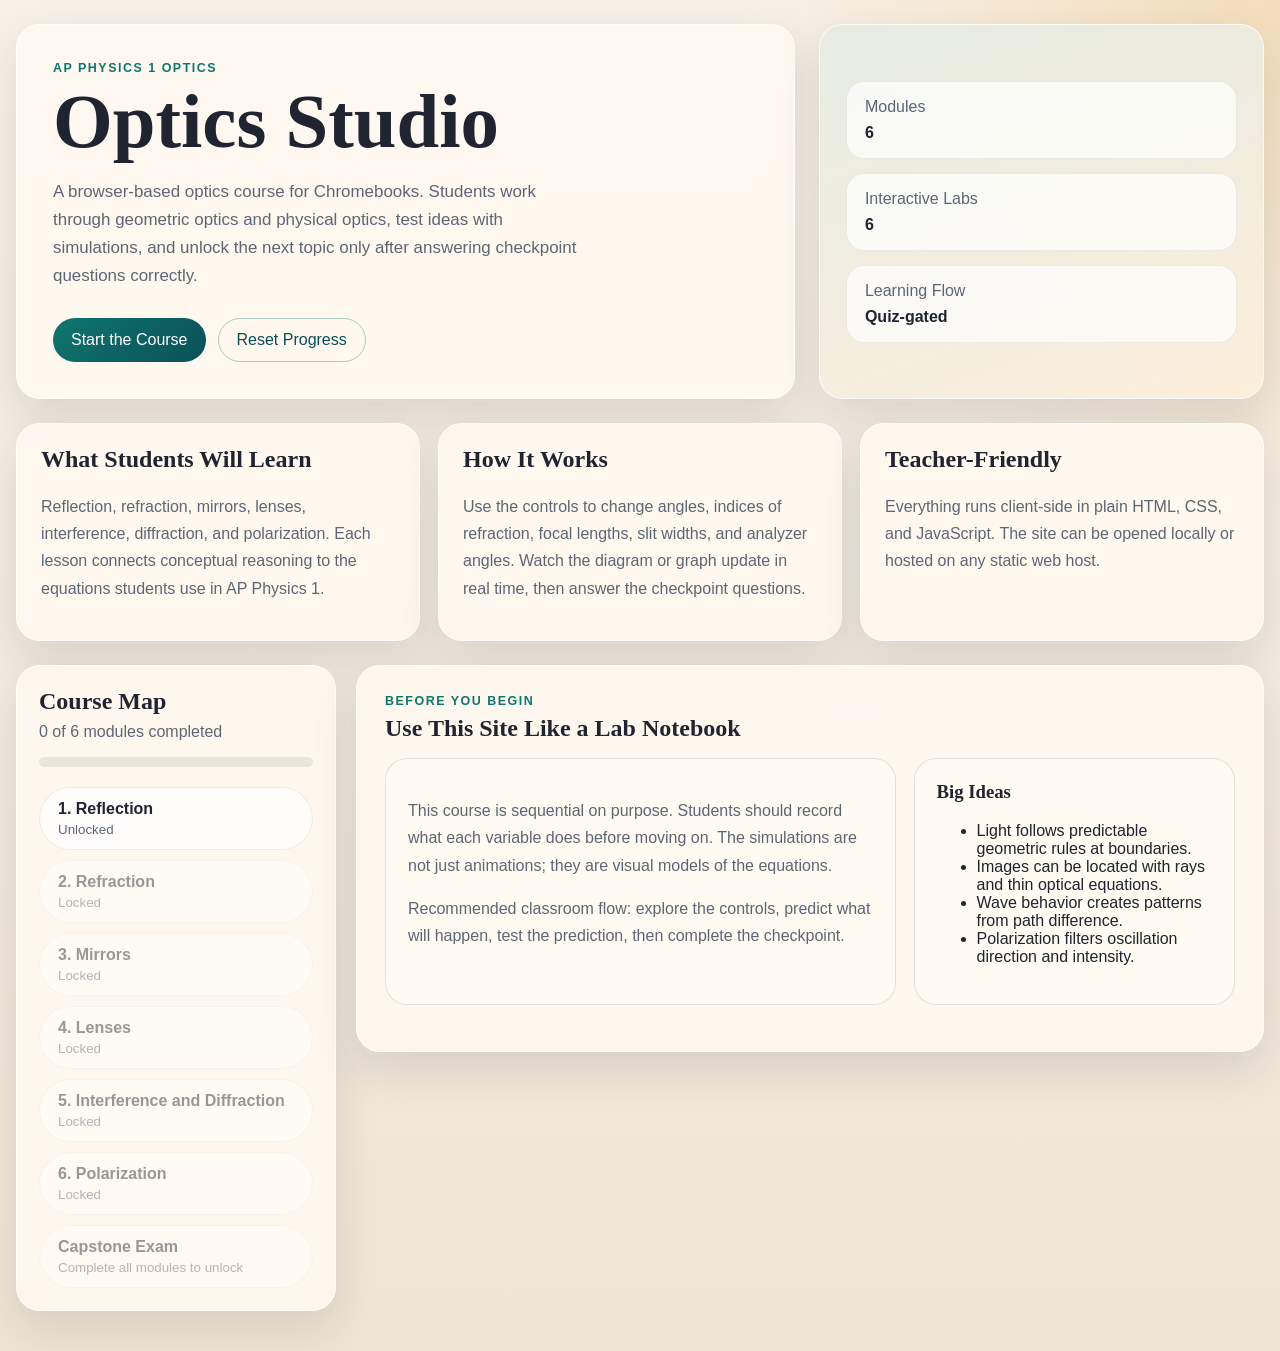
==== index.html @ c915894f "Add interactive optics website" ====
<!doctype html>
<html lang="en">
  <head>
    <meta charset="UTF-8" />
    <meta name="viewport" content="width=device-width, initial-scale=1.0" />
    <title>Optics Studio | AP Physics 1</title>
    <link rel="stylesheet" href="styles.css" />
  </head>
  <body>
    <div class="page-shell">
      <header class="hero">
        <div class="hero-copy">
          <p class="eyebrow">AP Physics 1 Optics</p>
          <h1>Optics Studio</h1>
          <p class="hero-text">
            A browser-based optics course for Chromebooks. Students work through
            geometric optics and physical optics, test ideas with simulations,
            and unlock the next topic only after answering checkpoint questions
            correctly.
          </p>
          <div class="hero-actions">
            <button id="start-course" class="primary-btn">Start the Course</button>
            <button id="reset-progress" class="ghost-btn">Reset Progress</button>
          </div>
        </div>
        <div class="hero-panel">
          <div class="stat">
            <span class="stat-label">Modules</span>
            <strong>6</strong>
          </div>
          <div class="stat">
            <span class="stat-label">Interactive Labs</span>
            <strong>6</strong>
          </div>
          <div class="stat">
            <span class="stat-label">Learning Flow</span>
            <strong>Quiz-gated</strong>
          </div>
        </div>
      </header>

      <section class="overview-grid">
        <article class="overview-card">
          <h2>What Students Will Learn</h2>
          <p>
            Reflection, refraction, mirrors, lenses, interference, diffraction,
            and polarization. Each lesson connects conceptual reasoning to the
            equations students use in AP Physics 1.
          </p>
        </article>
        <article class="overview-card">
          <h2>How It Works</h2>
          <p>
            Use the controls to change angles, indices of refraction, focal
            lengths, slit widths, and analyzer angles. Watch the diagram or
            graph update in real time, then answer the checkpoint questions.
          </p>
        </article>
        <article class="overview-card">
          <h2>Teacher-Friendly</h2>
          <p>
            Everything runs client-side in plain HTML, CSS, and JavaScript. The
            site can be opened locally or hosted on any static web host.
          </p>
        </article>
      </section>

      <section class="course-shell">
        <aside class="course-nav">
          <div class="nav-header">
            <h2>Course Map</h2>
            <p id="progress-label">0 of 6 modules completed</p>
          </div>
          <div class="progress-track" aria-hidden="true">
            <div id="progress-fill" class="progress-fill"></div>
          </div>
          <div id="module-nav" class="module-nav"></div>
        </aside>

        <main class="lesson-stage">
          <section id="welcome-panel" class="lesson-panel active">
            <div class="panel-header">
              <p class="panel-kicker">Before You Begin</p>
              <h2>Use This Site Like a Lab Notebook</h2>
            </div>
            <div class="content-grid">
              <div class="text-card">
                <p>
                  This course is sequential on purpose. Students should record
                  what each variable does before moving on. The simulations are
                  not just animations; they are visual models of the equations.
                </p>
                <p>
                  Recommended classroom flow: explore the controls, predict what
                  will happen, test the prediction, then complete the checkpoint.
                </p>
              </div>
              <div class="formula-card">
                <h3>Big Ideas</h3>
                <ul>
                  <li>Light follows predictable geometric rules at boundaries.</li>
                  <li>Images can be located with rays and thin optical equations.</li>
                  <li>Wave behavior creates patterns from path difference.</li>
                  <li>Polarization filters oscillation direction and intensity.</li>
                </ul>
              </div>
            </div>
          </section>

          <section id="panel-reflection" class="lesson-panel" data-module="reflection">
            <div class="panel-header">
              <p class="panel-kicker">Module 1</p>
              <h2>Reflection</h2>
            </div>
            <div class="content-grid">
              <div class="text-card">
                <p>
                  Reflection happens when light strikes a surface and bounces
                  back into the original medium. For a smooth surface, the law of
                  reflection states that the angle of incidence equals the angle
                  of reflection, with both angles measured from the normal.
                </p>
                <p>
                  Plane mirrors do not focus light. They produce upright, virtual
                  images the same distance behind the mirror as the object is in
                  front of it. The ray model is the starting point for every
                  larger geometric optics system.
                </p>
                <div class="concept-strip">
                  <span>Specular reflection</span>
                  <span>Normal line</span>
                  <span>Virtual image</span>
                </div>
              </div>
              <div class="formula-card">
                <h3>Key Rule</h3>
                <p class="formula">theta_i = theta_r</p>
                <p>
                  The reflected ray stays in the same plane as the incident ray
                  and the normal.
                </p>
              </div>
            </div>
            <div class="lab-grid">
              <div class="sim-card">
                <canvas id="reflection-canvas" width="720" height="360"></canvas>
              </div>
              <div class="control-card">
                <h3>Reflection Lab</h3>
                <label for="reflection-angle">Incident angle</label>
                <input id="reflection-angle" type="range" min="5" max="80" value="35" />
                <div class="value-row"><span>Angle</span><strong id="reflection-angle-value"></strong></div>
                <div class="value-row"><span>Reflected angle</span><strong id="reflection-result"></strong></div>
              </div>
            </div>
            <div class="quiz-card">
              <h3>Checkpoint</h3>
              <div id="quiz-reflection"></div>
            </div>
          </section>

          <section id="panel-refraction" class="lesson-panel" data-module="refraction">
            <div class="panel-header">
              <p class="panel-kicker">Module 2</p>
              <h2>Refraction and Different Media</h2>
            </div>
            <div class="content-grid">
              <div class="text-card">
                <p>
                  Refraction occurs because light changes speed when it crosses
                  into a new medium. The index of refraction, n, describes how
                  strongly a medium slows light relative to vacuum.
                </p>
                <p>
                  If light enters a medium with a larger index, it bends toward
                  the normal. If it enters a smaller index, it bends away from
                  the normal. When light tries to leave a high-index medium at a
                  large enough angle, total internal reflection can occur.
                </p>
                <div class="concept-strip">
                  <span>Snell's law</span>
                  <span>Critical angle</span>
                  <span>Total internal reflection</span>
                </div>
              </div>
              <div class="formula-card">
                <h3>Key Rule</h3>
                <p class="formula">n1 sin(theta1) = n2 sin(theta2)</p>
                <p>
                  Compare the indices and angle to predict whether the ray bends
                  toward or away from the normal.
                </p>
              </div>
            </div>
            <div class="lab-grid">
              <div class="sim-card">
                <canvas id="refraction-canvas" width="720" height="360"></canvas>
              </div>
              <div class="control-card">
                <h3>Refraction Lab</h3>
                <label for="n1-slider">Top medium index</label>
                <input id="n1-slider" type="range" min="100" max="180" value="100" />
                <label for="n2-slider">Bottom medium index</label>
                <input id="n2-slider" type="range" min="100" max="180" value="133" />
                <label for="refraction-angle">Incident angle</label>
                <input id="refraction-angle" type="range" min="0" max="80" value="35" />
                <div class="value-row"><span>n1</span><strong id="n1-value"></strong></div>
                <div class="value-row"><span>n2</span><strong id="n2-value"></strong></div>
                <div class="value-row"><span>Incident angle</span><strong id="refraction-angle-value"></strong></div>
                <div class="value-row"><span>Outcome</span><strong id="refraction-result"></strong></div>
              </div>
            </div>
            <div class="quiz-card">
              <h3>Checkpoint</h3>
              <div id="quiz-refraction"></div>
            </div>
          </section>

          <section id="panel-mirrors" class="lesson-panel" data-module="mirrors">
            <div class="panel-header">
              <p class="panel-kicker">Module 3</p>
              <h2>Curved Mirrors</h2>
            </div>
            <div class="content-grid">
              <div class="text-card">
                <p>
                  Concave mirrors converge parallel rays toward a focal point and
                  can create real or virtual images depending on object position.
                  Convex mirrors diverge rays and always produce upright, reduced,
                  virtual images.
                </p>
                <p>
                  The thin mirror equation predicts the image position, while
                  magnification describes how image size compares to object size.
                  Ray diagrams explain why the math works.
                </p>
                <div class="concept-strip">
                  <span>Concave</span>
                  <span>Convex</span>
                  <span>Magnification</span>
                </div>
              </div>
              <div class="formula-card">
                <h3>Key Rules</h3>
                <p class="formula">1/f = 1/do + 1/di</p>
                <p class="formula">m = -di/do = hi/ho</p>
              </div>
            </div>
            <div class="lab-grid">
              <div class="sim-card">
                <canvas id="mirror-canvas" width="720" height="380"></canvas>
              </div>
              <div class="control-card">
                <h3>Mirror Lab</h3>
                <label for="mirror-type">Mirror type</label>
                <select id="mirror-type">
                  <option value="concave">Concave</option>
                  <option value="convex">Convex</option>
                </select>
                <label for="mirror-focal">Focal length (cm)</label>
                <input id="mirror-focal" type="range" min="3" max="12" value="6" />
                <label for="mirror-distance">Object distance (cm)</label>
                <input id="mirror-distance" type="range" min="4" max="20" value="12" />
                <label for="mirror-height">Object height (cm)</label>
                <input id="mirror-height" type="range" min="2" max="8" value="5" />
                <div class="value-row"><span>Image distance</span><strong id="mirror-image-distance"></strong></div>
                <div class="value-row"><span>Image height</span><strong id="mirror-image-height"></strong></div>
                <div class="value-row"><span>Image type</span><strong id="mirror-image-type"></strong></div>
              </div>
            </div>
            <div class="quiz-card">
              <h3>Checkpoint</h3>
              <div id="quiz-mirrors"></div>
            </div>
          </section>

          <section id="panel-lenses" class="lesson-panel" data-module="lenses">
            <div class="panel-header">
              <p class="panel-kicker">Module 4</p>
              <h2>Lenses</h2>
            </div>
            <div class="content-grid">
              <div class="text-card">
                <p>
                  Converging lenses bend parallel rays toward a focal point on
                  the far side of the lens. Diverging lenses spread rays apart as
                  if they came from a focal point on the same side as the object.
                </p>
                <p>
                  The thin lens equation has the same form as the mirror
                  equation, but the geometry changes because rays pass through the
                  optic instead of reflecting from it. Central rays continue
                  straight through the middle of the lens.
                </p>
                <div class="concept-strip">
                  <span>Converging lens</span>
                  <span>Diverging lens</span>
                  <span>Real vs. virtual image</span>
                </div>
              </div>
              <div class="formula-card">
                <h3>Key Rules</h3>
                <p class="formula">1/f = 1/do + 1/di</p>
                <p class="formula">m = -di/do</p>
              </div>
            </div>
            <div class="lab-grid">
              <div class="sim-card">
                <canvas id="lens-canvas" width="720" height="380"></canvas>
              </div>
              <div class="control-card">
                <h3>Lens Lab</h3>
                <label for="lens-type">Lens type</label>
                <select id="lens-type">
                  <option value="converging">Converging</option>
                  <option value="diverging">Diverging</option>
                </select>
                <label for="lens-focal">Focal length (cm)</label>
                <input id="lens-focal" type="range" min="3" max="12" value="6" />
                <label for="lens-distance">Object distance (cm)</label>
                <input id="lens-distance" type="range" min="4" max="20" value="12" />
                <label for="lens-height">Object height (cm)</label>
                <input id="lens-height" type="range" min="2" max="8" value="5" />
                <div class="value-row"><span>Image distance</span><strong id="lens-image-distance"></strong></div>
                <div class="value-row"><span>Image height</span><strong id="lens-image-height"></strong></div>
                <div class="value-row"><span>Image type</span><strong id="lens-image-type"></strong></div>
              </div>
            </div>
            <div class="quiz-card">
              <h3>Checkpoint</h3>
              <div id="quiz-lenses"></div>
            </div>
          </section>

          <section id="panel-wave" class="lesson-panel" data-module="wave">
            <div class="panel-header">
              <p class="panel-kicker">Module 5</p>
              <h2>Interference and Diffraction</h2>
            </div>
            <div class="content-grid">
              <div class="text-card">
                <p>
                  When light behaves like a wave, path difference matters. Two
                  slits create bright fringes where crests and troughs line up,
                  and dark fringes where they cancel. A single slit creates a
                  broad central maximum and weaker side maxima because each part
                  of the slit acts like a source.
                </p>
                <p>
                  Double-slit interference depends strongly on slit separation,
                  while diffraction depends strongly on slit width. Wavelength and
                  screen distance stretch or compress the pattern in both cases.
                </p>
                <div class="concept-strip">
                  <span>Constructive interference</span>
                  <span>Destructive interference</span>
                  <span>Diffraction envelope</span>
                </div>
              </div>
              <div class="formula-card">
                <h3>Key Rules</h3>
                <p class="formula">d sin(theta) = m lambda</p>
                <p class="formula">a sin(theta) = m lambda</p>
                <p>Use the first for double slit bright fringes and the second for diffraction minima.</p>
              </div>
            </div>
            <div class="lab-grid">
              <div class="sim-card">
                <canvas id="wave-canvas" width="720" height="360"></canvas>
              </div>
              <div class="control-card">
                <h3>Wave Optics Lab</h3>
                <label for="wave-mode">Pattern type</label>
                <select id="wave-mode">
                  <option value="single">Single slit diffraction</option>
                  <option value="double">Double slit interference</option>
                </select>
                <label for="wave-wavelength">Wavelength (nm)</label>
                <input id="wave-wavelength" type="range" min="380" max="700" value="550" />
                <label for="wave-width">Slit width (um)</label>
                <input id="wave-width" type="range" min="10" max="80" value="30" />
                <label for="wave-separation">Slit separation (mm)</label>
                <input id="wave-separation" type="range" min="20" max="150" value="60" />
                <label for="wave-distance">Screen distance (m)</label>
                <input id="wave-distance" type="range" min="10" max="40" value="20" />
                <div class="value-row"><span>Wavelength</span><strong id="wave-wavelength-value"></strong></div>
                <div class="value-row"><span>Central width / fringe spacing</span><strong id="wave-result"></strong></div>
              </div>
            </div>
            <div class="quiz-card">
              <h3>Checkpoint</h3>
              <div id="quiz-wave"></div>
            </div>
          </section>

          <section id="panel-polarization" class="lesson-panel" data-module="polarization">
            <div class="panel-header">
              <p class="panel-kicker">Module 6</p>
              <h2>Polarization</h2>
            </div>
            <div class="content-grid">
              <div class="text-card">
                <p>
                  Polarization describes the direction in which the electric field
                  oscillates. Unpolarized light contains many directions. A
                  polarizing filter only transmits the component aligned with its
                  transmission axis.
                </p>
                <p>
                  After light passes one polarizer, a second polarizer changes the
                  transmitted intensity depending on the relative angle between
                  their axes. This is the basis of glare reduction, LCD displays,
                  and many optical sensors.
                </p>
                <div class="concept-strip">
                  <span>Transmission axis</span>
                  <span>Malus's law</span>
                  <span>Intensity filtering</span>
                </div>
              </div>
              <div class="formula-card">
                <h3>Key Rule</h3>
                <p class="formula">I = I0 cos^2(theta)</p>
                <p>
                  For unpolarized light, the first ideal polarizer reduces the
                  intensity to one-half before the analyzer angle matters.
                </p>
              </div>
            </div>
            <div class="lab-grid">
              <div class="sim-card">
                <canvas id="polarization-canvas" width="720" height="360"></canvas>
              </div>
              <div class="control-card">
                <h3>Polarization Lab</h3>
                <label for="polarization-input">Incoming light</label>
                <select id="polarization-input">
                  <option value="unpolarized">Unpolarized</option>
                  <option value="polarized">Already polarized</option>
                </select>
                <label for="polarization-angle">Analyzer angle (degrees)</label>
                <input id="polarization-angle" type="range" min="0" max="90" value="30" />
                <div class="value-row"><span>Analyzer angle</span><strong id="polarization-angle-value"></strong></div>
                <div class="value-row"><span>Transmitted intensity</span><strong id="polarization-result"></strong></div>
              </div>
            </div>
            <div class="quiz-card">
              <h3>Checkpoint</h3>
              <div id="quiz-polarization"></div>
            </div>
          </section>

          <section id="panel-finish" class="lesson-panel">
            <div class="panel-header">
              <p class="panel-kicker">Final Assessment</p>
              <h2>Optics Capstone</h2>
            </div>
            <div class="content-grid">
              <div class="text-card">
                <p>
                  Students now need to synthesize the full optics unit. This
                  capstone mixes geometric optics and wave optics in one graded
                  assessment. Questions are randomized each attempt.
                </p>
                <p>
                  Recommended use: require students to score at least 80% before
                  counting the unit complete, then have them explain any missed
                  questions in writing.
                </p>
              </div>
              <div class="formula-card">
                <h3>Scoring</h3>
                <ul>
                  <li>8 randomized multiple-choice questions</li>
                  <li>Immediate percentage score and letter grade</li>
                  <li>Best score saved on this device</li>
                  <li>Retake available with a new randomized order</li>
                </ul>
              </div>
            </div>
            <div class="quiz-card">
              <h3>Graded Capstone</h3>
              <div id="capstone-summary" class="capstone-summary"></div>
              <div id="quiz-capstone"></div>
            </div>
          </section>
        </main>
      </section>
    </div>

    <script src="script.js"></script>
  </body>
</html>
---- styles.css ----
:root {
  --bg: #f4efe6;
  --panel: #fffaf2;
  --panel-strong: #f8ead0;
  --ink: #1f2430;
  --muted: #5d6675;
  --accent: #0f766e;
  --accent-strong: #0a4f58;
  --gold: #e7a33b;
  --line: rgba(31, 36, 48, 0.12);
  --shadow: 0 18px 45px rgba(31, 36, 48, 0.12);
}

* {
  box-sizing: border-box;
}

html {
  scroll-behavior: smooth;
}

body {
  margin: 0;
  font-family: "Avenir Next", "Segoe UI", sans-serif;
  color: var(--ink);
  background:
    radial-gradient(circle at top right, rgba(231, 163, 59, 0.25), transparent 28%),
    linear-gradient(180deg, #f7f1e7 0%, #efe5d5 100%);
}

button,
input,
select {
  font: inherit;
}

.page-shell {
  width: min(1360px, calc(100vw - 32px));
  margin: 0 auto;
  padding: 24px 0 40px;
}

.hero {
  display: grid;
  grid-template-columns: 1.4fr 0.8fr;
  gap: 24px;
  align-items: stretch;
  margin-bottom: 24px;
}

.hero-copy,
.hero-panel,
.overview-card,
.course-nav,
.lesson-panel {
  background: rgba(255, 250, 242, 0.86);
  border: 1px solid rgba(255, 255, 255, 0.75);
  backdrop-filter: blur(14px);
  border-radius: 24px;
  box-shadow: var(--shadow);
}

.hero-copy {
  padding: 36px;
}

.eyebrow,
.panel-kicker {
  margin: 0 0 8px;
  text-transform: uppercase;
  letter-spacing: 0.12em;
  font-size: 0.78rem;
  color: var(--accent);
  font-weight: 700;
}

.hero h1,
.panel-header h2 {
  margin: 0;
  font-family: Georgia, "Times New Roman", serif;
  font-weight: 700;
  line-height: 1.02;
}

.hero h1 {
  font-size: clamp(2.6rem, 6vw, 4.9rem);
}

.hero-text {
  max-width: 56ch;
  color: var(--muted);
  font-size: 1.06rem;
  line-height: 1.65;
}

.hero-actions {
  display: flex;
  gap: 12px;
  flex-wrap: wrap;
  margin-top: 28px;
}

.primary-btn,
.ghost-btn,
.module-button,
.quiz-submit {
  border-radius: 999px;
  padding: 12px 18px;
  border: none;
  cursor: pointer;
  transition: transform 180ms ease, background 180ms ease, opacity 180ms ease;
}

.primary-btn,
.quiz-submit {
  background: linear-gradient(135deg, var(--accent), var(--accent-strong));
  color: white;
}

.ghost-btn {
  background: transparent;
  color: var(--accent-strong);
  border: 1px solid rgba(15, 118, 110, 0.35);
}

.primary-btn:hover,
.ghost-btn:hover,
.module-button:hover,
.quiz-submit:hover {
  transform: translateY(-1px);
}

.hero-panel {
  padding: 26px;
  display: grid;
  gap: 14px;
  align-content: center;
  background:
    linear-gradient(160deg, rgba(15, 118, 110, 0.1), rgba(231, 163, 59, 0.12)),
    rgba(255, 250, 242, 0.92);
}

.stat {
  padding: 16px 18px;
  border-radius: 18px;
  background: rgba(255, 255, 255, 0.7);
  border: 1px solid rgba(31, 36, 48, 0.08);
}

.stat-label {
  display: block;
  color: var(--muted);
  margin-bottom: 8px;
}

.overview-grid {
  display: grid;
  grid-template-columns: repeat(3, minmax(0, 1fr));
  gap: 18px;
  margin-bottom: 24px;
}

.overview-card {
  padding: 22px 24px;
}

.overview-card h2,
.control-card h3,
.quiz-card h3,
.formula-card h3,
.text-card h3 {
  margin-top: 0;
  font-family: Georgia, "Times New Roman", serif;
}

.course-shell {
  display: grid;
  grid-template-columns: 320px minmax(0, 1fr);
  gap: 20px;
}

.course-nav {
  position: sticky;
  top: 20px;
  padding: 22px;
  height: fit-content;
}

.nav-header h2 {
  margin: 0 0 8px;
  font-family: Georgia, "Times New Roman", serif;
}

.nav-header p {
  margin: 0;
  color: var(--muted);
}

.progress-track {
  margin: 16px 0 20px;
  height: 10px;
  border-radius: 999px;
  background: rgba(31, 36, 48, 0.09);
  overflow: hidden;
}

.progress-fill {
  width: 0;
  height: 100%;
  background: linear-gradient(90deg, var(--gold), var(--accent));
  transition: width 240ms ease;
}

.module-nav {
  display: grid;
  gap: 10px;
}

.module-button {
  text-align: left;
  background: rgba(255, 255, 255, 0.76);
  border: 1px solid rgba(31, 36, 48, 0.08);
  color: var(--ink);
}

.module-button.active {
  background: linear-gradient(135deg, rgba(15, 118, 110, 0.15), rgba(231, 163, 59, 0.15));
  border-color: rgba(15, 118, 110, 0.28);
}

.module-button.locked {
  opacity: 0.45;
  cursor: not-allowed;
}

.module-button small {
  display: block;
  color: var(--muted);
  margin-top: 4px;
}

.lesson-stage {
  min-width: 0;
}

.lesson-panel {
  display: none;
  padding: 28px;
}

.lesson-panel.active {
  display: block;
  animation: fade-slide 260ms ease;
}

@keyframes fade-slide {
  from {
    opacity: 0;
    transform: translateY(10px);
  }
  to {
    opacity: 1;
    transform: translateY(0);
  }
}

.panel-header {
  margin-bottom: 18px;
}

.content-grid {
  display: grid;
  grid-template-columns: 1.35fr 0.85fr;
  gap: 18px;
  margin-bottom: 18px;
}

.text-card,
.formula-card,
.sim-card,
.control-card,
.quiz-card {
  border: 1px solid var(--line);
  border-radius: 22px;
  background: var(--panel);
}

.text-card,
.formula-card,
.control-card,
.quiz-card {
  padding: 22px;
}

.text-card p,
.formula-card p,
.control-card p,
.quiz-card p,
.overview-card p {
  line-height: 1.7;
  color: var(--muted);
}

.concept-strip {
  display: flex;
  flex-wrap: wrap;
  gap: 10px;
  margin-top: 20px;
}

.concept-strip span {
  padding: 8px 12px;
  border-radius: 999px;
  background: rgba(15, 118, 110, 0.08);
  color: var(--accent-strong);
  font-size: 0.92rem;
}

.formula {
  margin: 10px 0;
  font-family: "Courier New", monospace;
  color: var(--accent-strong);
  font-weight: 700;
}

.lab-grid {
  display: grid;
  grid-template-columns: minmax(0, 1.3fr) 300px;
  gap: 18px;
  margin-bottom: 18px;
}

.sim-card {
  padding: 16px;
  background:
    linear-gradient(180deg, rgba(15, 118, 110, 0.05), rgba(255, 255, 255, 0)),
    var(--panel);
}

.sim-card canvas {
  width: 100%;
  height: auto;
  display: block;
  border-radius: 16px;
  background: linear-gradient(180deg, #fdfbf7, #f6efe1);
}

.control-card label {
  display: block;
  margin: 12px 0 6px;
  font-weight: 600;
}

.control-card input[type="range"],
.control-card select {
  width: 100%;
}

.value-row {
  display: flex;
  justify-content: space-between;
  gap: 12px;
  margin-top: 10px;
  padding-top: 10px;
  border-top: 1px dashed rgba(31, 36, 48, 0.12);
}

.quiz-card {
  background:
    linear-gradient(180deg, rgba(231, 163, 59, 0.08), transparent),
    var(--panel);
}

.quiz-question {
  padding: 14px 0;
  border-bottom: 1px solid rgba(31, 36, 48, 0.08);
}

.quiz-question:last-of-type {
  border-bottom: none;
}

.quiz-question p {
  margin: 0 0 10px;
  color: var(--ink);
  font-weight: 600;
}

.quiz-option {
  display: flex;
  gap: 10px;
  align-items: flex-start;
  margin: 8px 0;
  color: var(--muted);
}

.quiz-actions {
  display: flex;
  align-items: center;
  gap: 14px;
  margin-top: 18px;
}

.quiz-feedback {
  min-height: 24px;
  font-weight: 600;
}

.quiz-feedback.success {
  color: #0c7a43;
}

.quiz-feedback.error {
  color: #aa2f2f;
}

.quiz-tools {
  display: flex;
  gap: 10px;
  flex-wrap: wrap;
  margin-top: 16px;
}

.quiz-secondary {
  border-radius: 999px;
  padding: 12px 18px;
  border: 1px solid rgba(15, 118, 110, 0.28);
  background: transparent;
  color: var(--accent-strong);
  cursor: pointer;
}

.capstone-summary {
  margin-bottom: 16px;
  padding: 16px 18px;
  border: 1px solid rgba(31, 36, 48, 0.08);
  border-radius: 18px;
  background: rgba(255, 255, 255, 0.66);
}

.capstone-summary strong {
  color: var(--accent-strong);
}

.score-badge {
  display: inline-flex;
  align-items: center;
  gap: 8px;
  padding: 8px 12px;
  border-radius: 999px;
  background: rgba(15, 118, 110, 0.08);
  color: var(--accent-strong);
  font-weight: 700;
  margin-right: 10px;
  margin-bottom: 8px;
}

@media (max-width: 1100px) {
  .hero,
  .course-shell,
  .content-grid,
  .lab-grid,
  .overview-grid {
    grid-template-columns: 1fr;
  }

  .course-nav {
    position: static;
  }
}

@media (max-width: 700px) {
  .page-shell {
    width: min(100vw - 16px, 100%);
    padding-top: 12px;
  }

  .hero-copy,
  .hero-panel,
  .course-nav,
  .lesson-panel {
    border-radius: 20px;
  }

  .hero-copy,
  .lesson-panel,
  .course-nav {
    padding: 20px;
  }
}
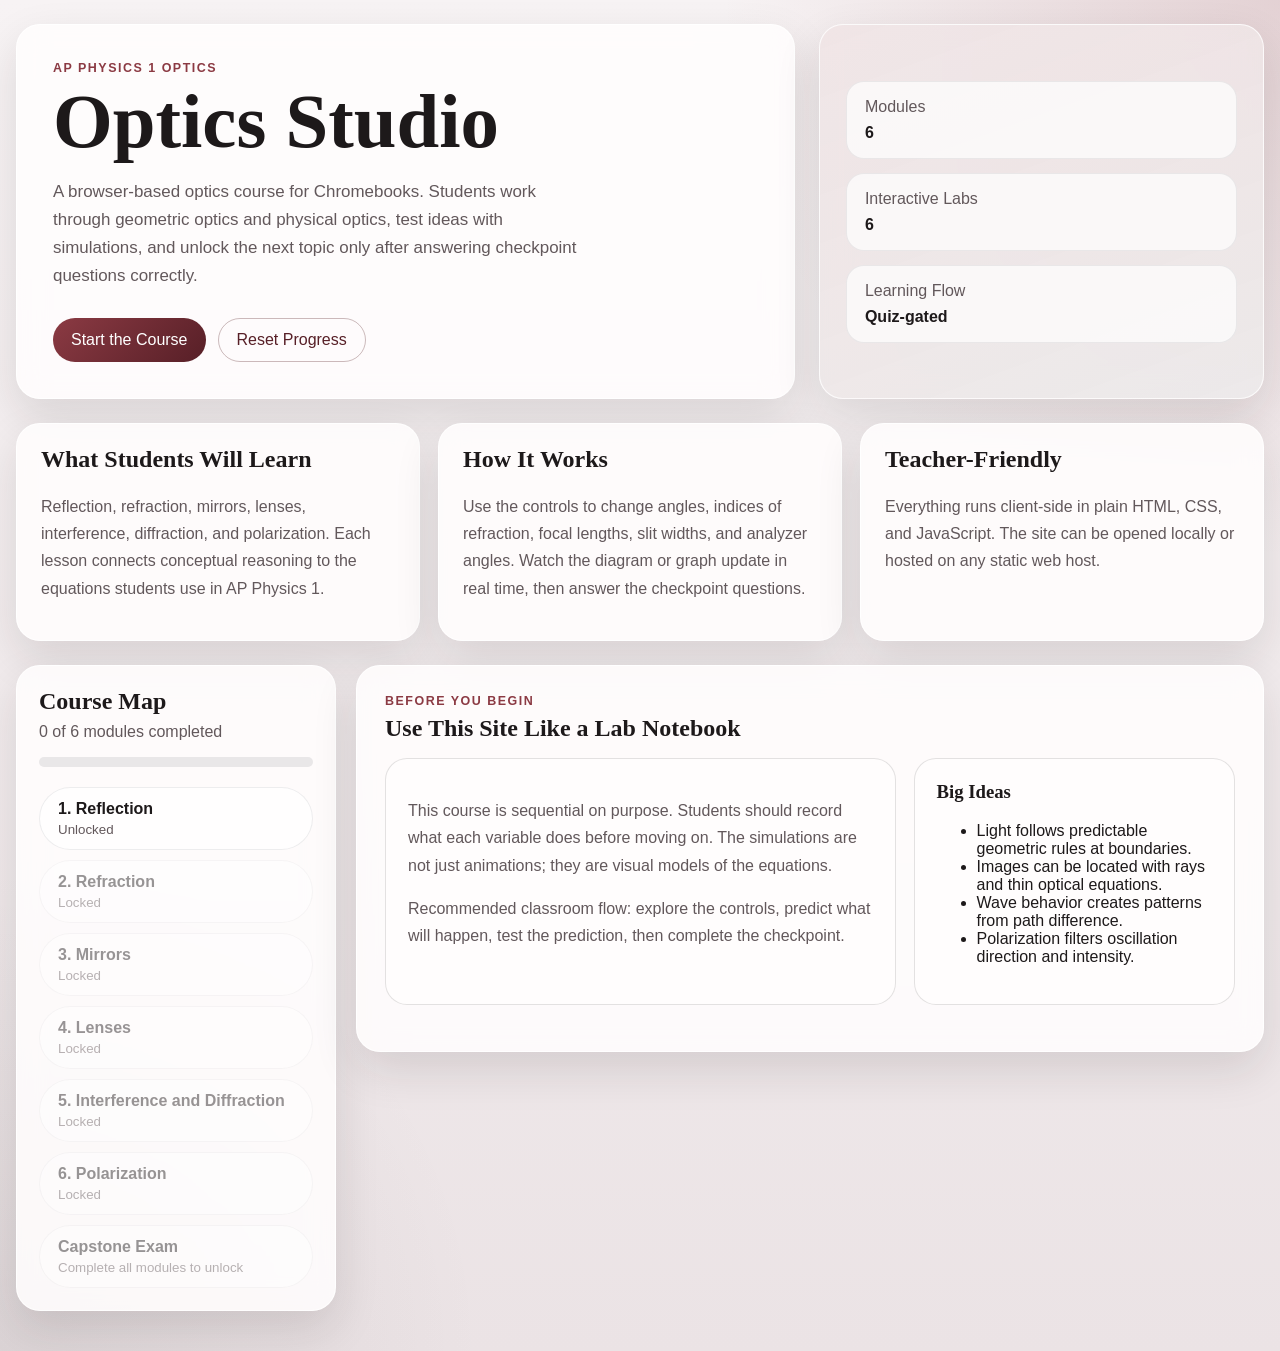
==== commit 42c6241c: "Update optics site content and interactions" ====
--- a/index.html
+++ b/index.html
@@ -127,9 +127,9 @@
                   larger geometric optics system.
                 </p>
                 <div class="concept-strip">
-                  <span>Specular reflection</span>
-                  <span>Normal line</span>
-                  <span>Virtual image</span>
+                  <span class="glossary-term" tabindex="0" data-definition="Reflection from a smooth surface where parallel incoming rays stay organized and reflect in one main direction.">Specular reflection</span>
+                  <span class="glossary-term" tabindex="0" data-definition="An imaginary line drawn perpendicular to a surface at the point where the ray strikes. Angles are measured from this line.">Normal line</span>
+                  <span class="glossary-term" tabindex="0" data-definition="An image location that light does not actually pass through, but that appears to be the source when rays are traced backward.">Virtual image</span>
                 </div>
               </div>
               <div class="formula-card">
@@ -178,9 +178,9 @@
                   large enough angle, total internal reflection can occur.
                 </p>
                 <div class="concept-strip">
-                  <span>Snell's law</span>
-                  <span>Critical angle</span>
-                  <span>Total internal reflection</span>
+                  <span class="glossary-term" tabindex="0" data-definition="The refraction relationship n1 sin(theta1) = n2 sin(theta2), used to predict how a ray bends when it crosses a boundary.">Snell's law</span>
+                  <span class="glossary-term" tabindex="0" data-definition="The incident angle in the higher-index medium that produces a refracted ray at 90 degrees to the normal.">Critical angle</span>
+                  <span class="glossary-term" tabindex="0" data-definition="A situation where light does not refract out of the medium and instead reflects completely back inside.">Total internal reflection</span>
                 </div>
               </div>
               <div class="formula-card">
@@ -235,9 +235,9 @@
                   Ray diagrams explain why the math works.
                 </p>
                 <div class="concept-strip">
-                  <span>Concave</span>
-                  <span>Convex</span>
-                  <span>Magnification</span>
+                  <span class="glossary-term" tabindex="0" data-definition="A mirror curved inward that can converge light and produce either real or virtual images depending on object position.">Concave</span>
+                  <span class="glossary-term" tabindex="0" data-definition="A mirror curved outward that causes reflected rays to spread out and always forms a virtual, upright image.">Convex</span>
+                  <span class="glossary-term" tabindex="0" data-definition="A measure of how large the image is compared with the object, including whether the image is upright or inverted.">Magnification</span>
                 </div>
               </div>
               <div class="formula-card">
@@ -293,9 +293,9 @@
                   straight through the middle of the lens.
                 </p>
                 <div class="concept-strip">
-                  <span>Converging lens</span>
-                  <span>Diverging lens</span>
-                  <span>Real vs. virtual image</span>
+                  <span class="glossary-term" tabindex="0" data-definition="A lens that bends parallel incoming rays toward a focal point and can form real or virtual images.">Converging lens</span>
+                  <span class="glossary-term" tabindex="0" data-definition="A lens that spreads parallel incoming rays outward as if they came from a focal point on the object side.">Diverging lens</span>
+                  <span class="glossary-term" tabindex="0" data-definition="A real image forms where light actually converges. A virtual image appears to come from a location when rays are extended backward.">Real vs. virtual image</span>
                 </div>
               </div>
               <div class="formula-card">
@@ -352,9 +352,9 @@
                   screen distance stretch or compress the pattern in both cases.
                 </p>
                 <div class="concept-strip">
-                  <span>Constructive interference</span>
-                  <span>Destructive interference</span>
-                  <span>Diffraction envelope</span>
+                  <span class="glossary-term" tabindex="0" data-definition="When waves arrive in step and reinforce each other, producing a bright fringe or larger amplitude.">Constructive interference</span>
+                  <span class="glossary-term" tabindex="0" data-definition="When waves arrive out of step and cancel each other, producing a dark fringe or reduced amplitude.">Destructive interference</span>
+                  <span class="glossary-term" tabindex="0" data-definition="The broader single-slit pattern that sets the overall intensity shape around the closely spaced double-slit fringes.">Diffraction envelope</span>
                 </div>
               </div>
               <div class="formula-card">
@@ -413,9 +413,9 @@
                   and many optical sensors.
                 </p>
                 <div class="concept-strip">
-                  <span>Transmission axis</span>
-                  <span>Malus's law</span>
-                  <span>Intensity filtering</span>
+                  <span class="glossary-term" tabindex="0" data-definition="The direction through a polarizer along which the electric field component is allowed to pass.">Transmission axis</span>
+                  <span class="glossary-term" tabindex="0" data-definition="The polarization rule I = I0 cos squared theta, which predicts transmitted intensity through an analyzer.">Malus's law</span>
+                  <span class="glossary-term" tabindex="0" data-definition="Reducing the transmitted light energy by allowing only part of the original wave to pass through an optical filter.">Intensity filtering</span>
                 </div>
               </div>
               <div class="formula-card">
--- a/styles.css
+++ b/styles.css
@@ -1,14 +1,14 @@
 :root {
-  --bg: #f4efe6;
-  --panel: #fffaf2;
-  --panel-strong: #f8ead0;
-  --ink: #1f2430;
-  --muted: #5d6675;
-  --accent: #0f766e;
-  --accent-strong: #0a4f58;
-  --gold: #e7a33b;
-  --line: rgba(31, 36, 48, 0.12);
-  --shadow: 0 18px 45px rgba(31, 36, 48, 0.12);
+  --bg: #f3eff0;
+  --panel: #fffdfd;
+  --panel-strong: #f3e7e9;
+  --ink: #1d191a;
+  --muted: #62585b;
+  --accent: #8b3a43;
+  --accent-strong: #571f27;
+  --gold: #c9b7bb;
+  --line: rgba(29, 25, 26, 0.12);
+  --shadow: 0 18px 45px rgba(29, 25, 26, 0.12);
 }
 
 * {
@@ -24,8 +24,9 @@
   font-family: "Avenir Next", "Segoe UI", sans-serif;
   color: var(--ink);
   background:
-    radial-gradient(circle at top right, rgba(231, 163, 59, 0.25), transparent 28%),
-    linear-gradient(180deg, #f7f1e7 0%, #efe5d5 100%);
+    radial-gradient(circle at top right, rgba(139, 58, 67, 0.18), transparent 30%),
+    radial-gradient(circle at bottom left, rgba(29, 25, 26, 0.08), transparent 26%),
+    linear-gradient(180deg, #f7f3f4 0%, #ebe3e5 100%);
 }
 
 button,
@@ -53,8 +54,8 @@
 .overview-card,
 .course-nav,
 .lesson-panel {
-  background: rgba(255, 250, 242, 0.86);
-  border: 1px solid rgba(255, 255, 255, 0.75);
+  background: rgba(255, 253, 253, 0.88);
+  border: 1px solid rgba(255, 255, 255, 0.78);
   backdrop-filter: blur(14px);
   border-radius: 24px;
   box-shadow: var(--shadow);
@@ -120,7 +121,7 @@
 .ghost-btn {
   background: transparent;
   color: var(--accent-strong);
-  border: 1px solid rgba(15, 118, 110, 0.35);
+  border: 1px solid rgba(87, 31, 39, 0.3);
 }
 
 .primary-btn:hover,
@@ -136,8 +137,8 @@
   gap: 14px;
   align-content: center;
   background:
-    linear-gradient(160deg, rgba(15, 118, 110, 0.1), rgba(231, 163, 59, 0.12)),
-    rgba(255, 250, 242, 0.92);
+    linear-gradient(160deg, rgba(139, 58, 67, 0.12), rgba(29, 25, 26, 0.08)),
+    rgba(255, 253, 253, 0.92);
 }
 
 .stat {
@@ -207,7 +208,7 @@
 .progress-fill {
   width: 0;
   height: 100%;
-  background: linear-gradient(90deg, var(--gold), var(--accent));
+  background: linear-gradient(90deg, #b79ca1, var(--accent));
   transition: width 240ms ease;
 }
 
@@ -224,8 +225,8 @@
 }
 
 .module-button.active {
-  background: linear-gradient(135deg, rgba(15, 118, 110, 0.15), rgba(231, 163, 59, 0.15));
-  border-color: rgba(15, 118, 110, 0.28);
+  background: linear-gradient(135deg, rgba(139, 58, 67, 0.15), rgba(29, 25, 26, 0.1));
+  border-color: rgba(87, 31, 39, 0.28);
 }
 
 .module-button.locked {
@@ -311,9 +312,60 @@
 .concept-strip span {
   padding: 8px 12px;
   border-radius: 999px;
-  background: rgba(15, 118, 110, 0.08);
+  background: rgba(139, 58, 67, 0.08);
   color: var(--accent-strong);
   font-size: 0.92rem;
+}
+
+.glossary-term {
+  position: relative;
+  cursor: help;
+  outline: none;
+}
+
+.glossary-term::after {
+  content: attr(data-definition);
+  position: absolute;
+  left: 50%;
+  bottom: calc(100% + 12px);
+  transform: translateX(-50%) translateY(6px);
+  width: min(280px, 70vw);
+  padding: 12px 14px;
+  border-radius: 14px;
+  background: rgba(29, 25, 26, 0.94);
+  color: #fffdfd;
+  box-shadow: 0 16px 28px rgba(29, 25, 26, 0.2);
+  font-size: 0.88rem;
+  line-height: 1.45;
+  opacity: 0;
+  pointer-events: none;
+  transition: opacity 160ms ease, transform 160ms ease;
+  z-index: 10;
+}
+
+.glossary-term::before {
+  content: "";
+  position: absolute;
+  left: 50%;
+  bottom: calc(100% + 4px);
+  transform: translateX(-50%) translateY(6px);
+  border-width: 8px 8px 0 8px;
+  border-style: solid;
+  border-color: rgba(29, 25, 26, 0.94) transparent transparent transparent;
+  opacity: 0;
+  pointer-events: none;
+  transition: opacity 160ms ease, transform 160ms ease;
+  z-index: 10;
+}
+
+.glossary-term:hover::after,
+.glossary-term:hover::before,
+.glossary-term:focus-visible::after,
+.glossary-term:focus-visible::before,
+.glossary-term.is-open::after,
+.glossary-term.is-open::before {
+  opacity: 1;
+  transform: translateX(-50%) translateY(0);
 }
 
 .formula {
@@ -333,7 +385,7 @@
 .sim-card {
   padding: 16px;
   background:
-    linear-gradient(180deg, rgba(15, 118, 110, 0.05), rgba(255, 255, 255, 0)),
+    linear-gradient(180deg, rgba(139, 58, 67, 0.05), rgba(255, 255, 255, 0)),
     var(--panel);
 }
 
@@ -342,7 +394,7 @@
   height: auto;
   display: block;
   border-radius: 16px;
-  background: linear-gradient(180deg, #fdfbf7, #f6efe1);
+  background: linear-gradient(180deg, #fffefe, #f4ecee);
 }
 
 .control-card label {
@@ -367,7 +419,7 @@
 
 .quiz-card {
   background:
-    linear-gradient(180deg, rgba(231, 163, 59, 0.08), transparent),
+    linear-gradient(180deg, rgba(139, 58, 67, 0.08), transparent),
     var(--panel);
 }
 
@@ -424,7 +476,7 @@
 .quiz-secondary {
   border-radius: 999px;
   padding: 12px 18px;
-  border: 1px solid rgba(15, 118, 110, 0.28);
+  border: 1px solid rgba(87, 31, 39, 0.28);
   background: transparent;
   color: var(--accent-strong);
   cursor: pointer;
@@ -448,7 +500,7 @@
   gap: 8px;
   padding: 8px 12px;
   border-radius: 999px;
-  background: rgba(15, 118, 110, 0.08);
+  background: rgba(139, 58, 67, 0.08);
   color: var(--accent-strong);
   font-weight: 700;
   margin-right: 10px;
